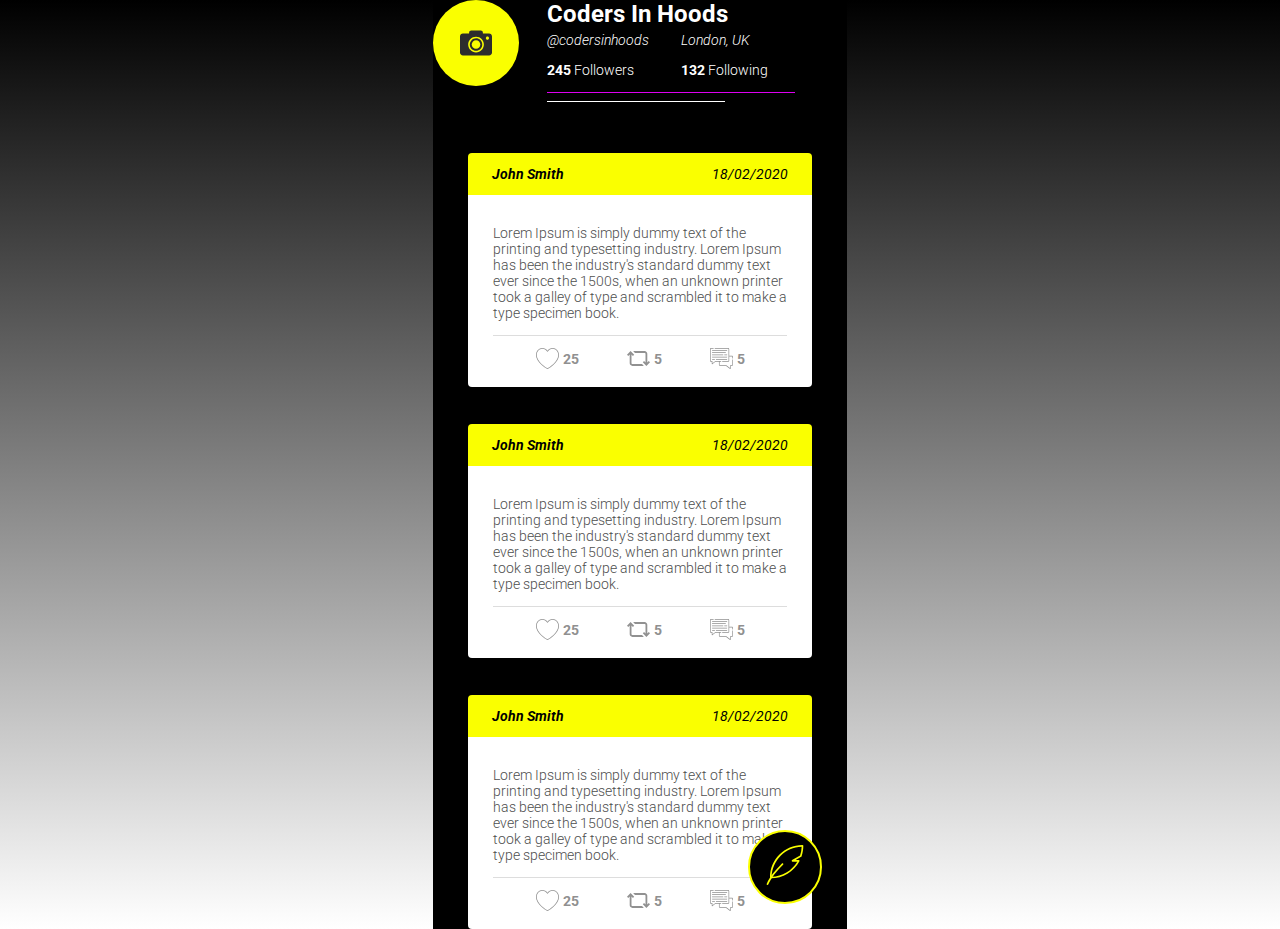
==== app/home.html @ d7774bae "project requirements met" ====
<!DOCTYPE html>
<html lang="en">
  <head>
    <meta charset="UTF-8" />
    <meta name="viewport" content="width=device-width, initial-scale=1.0" />
    <link rel="stylesheet" href="./css/styles.css" />
    <link
      href="https://fonts.googleapis.com/css2?family=Roboto:ital,wght@0,300;0,400;0,700;1,400&display=swap"
      rel="stylesheet"
    />
    <title>Twitter</title>
  </head>
  <body class="page--default">
    <div class="o-wrapper">
      <header class="twitter-header">
        <form class="twitter-header__form" action="">
          <label for="file">
            <img
              class="twitter-header__user-avatar"
              src="./images/camera.svg"
              width="32"
              height="32"
              alt="camera icon"
            />
          </label>
          <input type="file" name="file" id="file" class="input-file" />
        </form>
        <div class="twitter-header__text">
          <h1>Coders In Hoods</h1>
          <div class="twitter-header__text-left">
            <em class="username">@codersinhoods</em>
            <p><strong>245</strong> Followers</p>
          </div>
          <div class="twitter-header__text-right">
            <em class="location">London, UK</em>
            <p><strong>132</strong> Following</p>
          </div>
        </div>
      </header>
      <main>
        <div class="tweet-container">
          <div class="tweet">
            <header class="tweet__header">
              <strong class="name">John Smith</strong>
              <p class="date">18/02/2020</p>
            </header>
            <div class="tweet__body">
              <p>
                Lorem Ipsum is simply dummy text of the printing and typesetting
                industry. Lorem Ipsum has been the industry's standard dummy
                text ever since the 1500s, when an unknown printer took a galley
                of type and scrambled it to make a type specimen book.
              </p>
              <footer class="tweet__actions">
                <button class="like">
                  <svg
                    width="23"
                    height="23"
                    viewBox="0 0 23 23"
                    fill="none"
                    xmlns="http://www.w3.org/2000/svg"
                  >
                    <g clip-path="url(#clip0)">
                      <path
                        d="M16.675 0.958374C14.6146 0.961556 12.6844 1.9665 11.5 3.65238C10.3156 1.9665 8.38542 0.961556 6.325 0.958374C2.95548 0.958374 0 4.09336 0 7.66671C0 11.1493 1.96645 14.7361 5.68711 18.0397C7.41099 19.5674 9.30201 20.8955 11.3241 21.9988C11.4345 22.0557 11.5655 22.0557 11.6759 21.9988C13.6972 20.8955 15.5877 19.5673 17.311 18.0397C21.0335 14.7361 23 11.1493 23 7.66671C23 4.09336 20.0445 0.958374 16.675 0.958374V0.958374ZM11.5 21.2224C10.0921 20.4455 0.766667 15.0174 0.766667 7.66671C0.766667 4.50159 3.36371 1.72504 6.325 1.72504C8.33114 1.7286 10.1804 2.81084 11.1661 4.5583C11.2398 4.67098 11.3654 4.73874 11.5 4.73874C11.6346 4.73874 11.7602 4.67098 11.8339 4.5583C12.8196 2.81084 14.6689 1.7286 16.675 1.72504C19.6363 1.72504 22.2333 4.50159 22.2333 7.66671C22.2333 15.0174 12.9079 20.4455 11.5 21.2224Z"
                        fill="#909090"
                      />
                    </g>
                    <defs>
                      <clipPath id="clip0">
                        <rect width="23" height="23" fill="white" />
                      </clipPath>
                    </defs>
                  </svg>

                  <span class="count">25</span>
                </button>
                <button class="retweet">
                  <svg
                    width="23"
                    height="15"
                    viewBox="0 0 23 15"
                    fill="none"
                    xmlns="http://www.w3.org/2000/svg"
                  >
                    <path
                      d="M23 11.3473L19.4154 14.9263L15.8053 11.3312L17.0726 10.0586L18.5043 11.4844V2.78689C18.5059 2.54982 18.4146 2.32661 18.2474 2.15833C18.0786 1.9883 17.8531 1.89477 17.6127 1.89477H7.94415L6.14079 0.0987702H17.6127C18.3351 0.0987702 19.013 0.38076 19.5215 0.892449C20.0276 1.40203 20.304 2.07761 20.3001 2.79549V11.5051L21.731 10.0763L23 11.3473ZM14.7326 13.1194H5.38729C5.14671 13.1194 4.9214 13.0259 4.75259 12.8561C4.58537 12.6878 4.49412 12.4644 4.4957 12.2273V3.52985L5.92741 4.9556L7.19469 3.68305L3.58463 0.0878906L0 3.66708L1.26904 4.93787L2.69987 3.50932V12.2187C2.69601 12.9366 2.97239 13.6124 3.47846 14.1218C3.98699 14.6335 4.66486 14.9154 5.38729 14.9154H16.8592L15.0558 13.1194H14.7326Z"
                      fill="#919191"
                    />
                  </svg>

                  <span class="count">5</span>
                </button>
                <button class="comment">
                  <svg
                    width="23"
                    height="25"
                    viewBox="0 0 23 25"
                    fill="none"
                    xmlns="http://www.w3.org/2000/svg"
                  >
                    <g clip-path="url(#clip0)">
                      <path
                        d="M22.6631 13.4731C22.477 13.4731 22.3262 13.6371 22.3262 13.8393V18.7825C22.3262 19.0292 22.1416 19.2299 21.9147 19.2299H20.4164C20.1971 19.2299 20.0188 19.4237 20.0188 19.662V22.0134L16.4024 19.3057C16.3358 19.2561 16.258 19.2299 16.1773 19.2299H10.0236C9.79665 19.2299 9.61207 19.0292 9.61207 18.7825V15.8229H10.8992C11.0853 15.8229 11.2361 15.659 11.2361 15.4567C11.2361 15.2545 11.0853 15.0905 10.8992 15.0905H5.28447C5.21619 15.0905 5.14957 15.113 5.09338 15.1551L2.43912 17.1424V15.4567C2.43912 15.2545 2.28828 15.0905 2.10221 15.0905H1.08217C0.85702 15.0905 0.673828 14.8914 0.673828 14.6467V3.15906C0.673828 2.91433 0.85702 2.71521 1.08217 2.71521H3.38693C3.573 2.71521 3.72384 2.55125 3.72384 2.349C3.72384 2.14675 3.573 1.98279 3.38693 1.98279H1.08217C0.485471 1.98274 0 2.51042 0 3.15906V14.6467C0 15.2952 0.485471 15.8229 1.08217 15.8229H1.76525V17.8393C1.76525 17.9754 1.83465 18.1002 1.94543 18.1635C1.99467 18.1916 2.04848 18.2055 2.10212 18.2055C2.16919 18.2055 2.23599 18.1838 2.29326 18.1409L5.38923 15.8229H8.9382V18.7825C8.9382 19.433 9.42506 19.9623 10.0235 19.9623H16.0915L20.0697 22.9408C20.1374 22.9915 20.2161 23.0172 20.295 23.0172C20.3583 23.0172 20.4218 23.0007 20.4801 22.9674C20.6112 22.8925 20.6927 22.7459 20.6927 22.5849V19.9623H21.9147C22.5131 19.9623 23 19.4331 23 18.7825V13.8393C23 13.6371 22.8492 13.4731 22.6631 13.4731Z"
                        fill="#909090"
                      />
                      <path
                        d="M21.9146 9.86482H19.1962V3.15906C19.1962 2.51042 18.7107 1.98279 18.114 1.98279H4.96509C4.77902 1.98279 4.62817 2.14675 4.62817 2.349C4.62817 2.55125 4.77902 2.71521 4.96509 2.71521H18.114C18.3392 2.71521 18.5224 2.91433 18.5224 3.15906V14.6467C18.5224 14.8914 18.3392 15.0905 18.114 15.0905H12.4572C12.2711 15.0905 12.1203 15.2545 12.1203 15.4567C12.1203 15.659 12.2711 15.8229 12.4572 15.8229H18.114C18.7107 15.8229 19.1962 15.2952 19.1962 14.6467V10.5972H21.9147C22.1416 10.5972 22.3262 10.7979 22.3262 11.0446V12.1378C22.3262 12.3401 22.477 12.504 22.6631 12.504C22.8492 12.504 23 12.3401 23 12.1378V11.0446C23 10.394 22.5131 9.86482 21.9146 9.86482Z"
                        fill="#909090"
                      />
                      <path
                        d="M16.8623 4.16699H2.34021C2.15414 4.16699 2.0033 4.33096 2.0033 4.5332C2.0033 4.73545 2.15414 4.89941 2.34021 4.89941H16.8623C17.0484 4.89941 17.1992 4.73545 17.1992 4.5332C17.1992 4.33096 17.0484 4.16699 16.8623 4.16699Z"
                        fill="#909090"
                      />
                      <path
                        d="M16.8622 8.54968H14.5615C14.3754 8.54968 14.2245 8.71365 14.2245 8.91589C14.2245 9.11814 14.3754 9.2821 14.5615 9.2821H16.8622C17.0483 9.2821 17.1991 9.11814 17.1991 8.91589C17.1991 8.71365 17.0483 8.54968 16.8622 8.54968Z"
                        fill="#909090"
                      />
                      <path
                        d="M2.34021 8.54968C2.15414 8.54968 2.0033 8.71365 2.0033 8.91589C2.0033 9.11814 2.15414 9.2821 2.34021 9.2821H13.0019C13.188 9.2821 13.3388 9.11814 13.3388 8.91589C13.3388 8.71365 13.188 8.54968 13.0019 8.54968H2.34021Z"
                        fill="#909090"
                      />
                      <path
                        d="M2.34021 12.9116C2.15414 12.9116 2.0033 13.0756 2.0033 13.2778C2.0033 13.4801 2.15414 13.644 2.34021 13.644H4.64093C4.82699 13.644 4.97784 13.4801 4.97784 13.2778C4.97784 13.0756 4.82699 12.9116 4.64093 12.9116H2.34021Z"
                        fill="#909090"
                      />
                      <path
                        d="M16.8623 12.9116H6.20056C6.0145 12.9116 5.86365 13.0756 5.86365 13.2778C5.86365 13.4801 6.0145 13.644 6.20056 13.644H16.8623C17.0484 13.644 17.1992 13.4801 17.1992 13.2778C17.1992 13.0756 17.0484 12.9116 16.8623 12.9116Z"
                        fill="#909090"
                      />
                      <path
                        d="M16.8623 10.7144H2.34021C2.15414 10.7144 2.0033 10.8783 2.0033 11.0806C2.0033 11.2828 2.15414 11.4468 2.34021 11.4468H16.8623C17.0484 11.4468 17.1992 11.2828 17.1992 11.0806C17.1992 10.8783 17.0484 10.7144 16.8623 10.7144Z"
                        fill="#909090"
                      />
                      <path
                        d="M15.8499 6.74011C15.8499 6.53787 15.6991 6.3739 15.513 6.3739H2.33856C2.1525 6.3739 2.00165 6.53787 2.00165 6.74011C2.00165 6.94236 2.1525 7.10632 2.33856 7.10632H15.513C15.6991 7.10632 15.8499 6.94236 15.8499 6.74011Z"
                        fill="#909090"
                      />
                    </g>
                    <defs>
                      <clipPath id="clip0">
                        <rect width="23" height="25" fill="white" />
                      </clipPath>
                    </defs>
                  </svg>

                  <span class="count">5</span>
                </button>
              </footer>
            </div>
          </div>
          <div class="tweet">
            <header class="tweet__header">
              <strong class="name">John Smith</strong>
              <p class="date">18/02/2020</p>
            </header>
            <div class="tweet__body">
              <p>
                Lorem Ipsum is simply dummy text of the printing and typesetting
                industry. Lorem Ipsum has been the industry's standard dummy
                text ever since the 1500s, when an unknown printer took a galley
                of type and scrambled it to make a type specimen book.
              </p>
              <footer class="tweet__actions">
                <button class="like">
                  <svg
                    width="23"
                    height="23"
                    viewBox="0 0 23 23"
                    fill="none"
                    xmlns="http://www.w3.org/2000/svg"
                  >
                    <g clip-path="url(#clip0)">
                      <path
                        d="M16.675 0.958374C14.6146 0.961556 12.6844 1.9665 11.5 3.65238C10.3156 1.9665 8.38542 0.961556 6.325 0.958374C2.95548 0.958374 0 4.09336 0 7.66671C0 11.1493 1.96645 14.7361 5.68711 18.0397C7.41099 19.5674 9.30201 20.8955 11.3241 21.9988C11.4345 22.0557 11.5655 22.0557 11.6759 21.9988C13.6972 20.8955 15.5877 19.5673 17.311 18.0397C21.0335 14.7361 23 11.1493 23 7.66671C23 4.09336 20.0445 0.958374 16.675 0.958374V0.958374ZM11.5 21.2224C10.0921 20.4455 0.766667 15.0174 0.766667 7.66671C0.766667 4.50159 3.36371 1.72504 6.325 1.72504C8.33114 1.7286 10.1804 2.81084 11.1661 4.5583C11.2398 4.67098 11.3654 4.73874 11.5 4.73874C11.6346 4.73874 11.7602 4.67098 11.8339 4.5583C12.8196 2.81084 14.6689 1.7286 16.675 1.72504C19.6363 1.72504 22.2333 4.50159 22.2333 7.66671C22.2333 15.0174 12.9079 20.4455 11.5 21.2224Z"
                        fill="#909090"
                      />
                    </g>
                    <defs>
                      <clipPath id="clip0">
                        <rect width="23" height="23" fill="white" />
                      </clipPath>
                    </defs>
                  </svg>

                  <span class="count">25</span>
                </button>
                <button class="retweet">
                  <svg
                    width="23"
                    height="15"
                    viewBox="0 0 23 15"
                    fill="none"
                    xmlns="http://www.w3.org/2000/svg"
                  >
                    <path
                      d="M23 11.3473L19.4154 14.9263L15.8053 11.3312L17.0726 10.0586L18.5043 11.4844V2.78689C18.5059 2.54982 18.4146 2.32661 18.2474 2.15833C18.0786 1.9883 17.8531 1.89477 17.6127 1.89477H7.94415L6.14079 0.0987702H17.6127C18.3351 0.0987702 19.013 0.38076 19.5215 0.892449C20.0276 1.40203 20.304 2.07761 20.3001 2.79549V11.5051L21.731 10.0763L23 11.3473ZM14.7326 13.1194H5.38729C5.14671 13.1194 4.9214 13.0259 4.75259 12.8561C4.58537 12.6878 4.49412 12.4644 4.4957 12.2273V3.52985L5.92741 4.9556L7.19469 3.68305L3.58463 0.0878906L0 3.66708L1.26904 4.93787L2.69987 3.50932V12.2187C2.69601 12.9366 2.97239 13.6124 3.47846 14.1218C3.98699 14.6335 4.66486 14.9154 5.38729 14.9154H16.8592L15.0558 13.1194H14.7326Z"
                      fill="#919191"
                    />
                  </svg>

                  <span class="count">5</span>
                </button>
                <button class="comment">
                  <svg
                    width="23"
                    height="25"
                    viewBox="0 0 23 25"
                    fill="none"
                    xmlns="http://www.w3.org/2000/svg"
                  >
                    <g clip-path="url(#clip0)">
                      <path
                        d="M22.6631 13.4731C22.477 13.4731 22.3262 13.6371 22.3262 13.8393V18.7825C22.3262 19.0292 22.1416 19.2299 21.9147 19.2299H20.4164C20.1971 19.2299 20.0188 19.4237 20.0188 19.662V22.0134L16.4024 19.3057C16.3358 19.2561 16.258 19.2299 16.1773 19.2299H10.0236C9.79665 19.2299 9.61207 19.0292 9.61207 18.7825V15.8229H10.8992C11.0853 15.8229 11.2361 15.659 11.2361 15.4567C11.2361 15.2545 11.0853 15.0905 10.8992 15.0905H5.28447C5.21619 15.0905 5.14957 15.113 5.09338 15.1551L2.43912 17.1424V15.4567C2.43912 15.2545 2.28828 15.0905 2.10221 15.0905H1.08217C0.85702 15.0905 0.673828 14.8914 0.673828 14.6467V3.15906C0.673828 2.91433 0.85702 2.71521 1.08217 2.71521H3.38693C3.573 2.71521 3.72384 2.55125 3.72384 2.349C3.72384 2.14675 3.573 1.98279 3.38693 1.98279H1.08217C0.485471 1.98274 0 2.51042 0 3.15906V14.6467C0 15.2952 0.485471 15.8229 1.08217 15.8229H1.76525V17.8393C1.76525 17.9754 1.83465 18.1002 1.94543 18.1635C1.99467 18.1916 2.04848 18.2055 2.10212 18.2055C2.16919 18.2055 2.23599 18.1838 2.29326 18.1409L5.38923 15.8229H8.9382V18.7825C8.9382 19.433 9.42506 19.9623 10.0235 19.9623H16.0915L20.0697 22.9408C20.1374 22.9915 20.2161 23.0172 20.295 23.0172C20.3583 23.0172 20.4218 23.0007 20.4801 22.9674C20.6112 22.8925 20.6927 22.7459 20.6927 22.5849V19.9623H21.9147C22.5131 19.9623 23 19.4331 23 18.7825V13.8393C23 13.6371 22.8492 13.4731 22.6631 13.4731Z"
                        fill="#909090"
                      />
                      <path
                        d="M21.9146 9.86482H19.1962V3.15906C19.1962 2.51042 18.7107 1.98279 18.114 1.98279H4.96509C4.77902 1.98279 4.62817 2.14675 4.62817 2.349C4.62817 2.55125 4.77902 2.71521 4.96509 2.71521H18.114C18.3392 2.71521 18.5224 2.91433 18.5224 3.15906V14.6467C18.5224 14.8914 18.3392 15.0905 18.114 15.0905H12.4572C12.2711 15.0905 12.1203 15.2545 12.1203 15.4567C12.1203 15.659 12.2711 15.8229 12.4572 15.8229H18.114C18.7107 15.8229 19.1962 15.2952 19.1962 14.6467V10.5972H21.9147C22.1416 10.5972 22.3262 10.7979 22.3262 11.0446V12.1378C22.3262 12.3401 22.477 12.504 22.6631 12.504C22.8492 12.504 23 12.3401 23 12.1378V11.0446C23 10.394 22.5131 9.86482 21.9146 9.86482Z"
                        fill="#909090"
                      />
                      <path
                        d="M16.8623 4.16699H2.34021C2.15414 4.16699 2.0033 4.33096 2.0033 4.5332C2.0033 4.73545 2.15414 4.89941 2.34021 4.89941H16.8623C17.0484 4.89941 17.1992 4.73545 17.1992 4.5332C17.1992 4.33096 17.0484 4.16699 16.8623 4.16699Z"
                        fill="#909090"
                      />
                      <path
                        d="M16.8622 8.54968H14.5615C14.3754 8.54968 14.2245 8.71365 14.2245 8.91589C14.2245 9.11814 14.3754 9.2821 14.5615 9.2821H16.8622C17.0483 9.2821 17.1991 9.11814 17.1991 8.91589C17.1991 8.71365 17.0483 8.54968 16.8622 8.54968Z"
                        fill="#909090"
                      />
                      <path
                        d="M2.34021 8.54968C2.15414 8.54968 2.0033 8.71365 2.0033 8.91589C2.0033 9.11814 2.15414 9.2821 2.34021 9.2821H13.0019C13.188 9.2821 13.3388 9.11814 13.3388 8.91589C13.3388 8.71365 13.188 8.54968 13.0019 8.54968H2.34021Z"
                        fill="#909090"
                      />
                      <path
                        d="M2.34021 12.9116C2.15414 12.9116 2.0033 13.0756 2.0033 13.2778C2.0033 13.4801 2.15414 13.644 2.34021 13.644H4.64093C4.82699 13.644 4.97784 13.4801 4.97784 13.2778C4.97784 13.0756 4.82699 12.9116 4.64093 12.9116H2.34021Z"
                        fill="#909090"
                      />
                      <path
                        d="M16.8623 12.9116H6.20056C6.0145 12.9116 5.86365 13.0756 5.86365 13.2778C5.86365 13.4801 6.0145 13.644 6.20056 13.644H16.8623C17.0484 13.644 17.1992 13.4801 17.1992 13.2778C17.1992 13.0756 17.0484 12.9116 16.8623 12.9116Z"
                        fill="#909090"
                      />
                      <path
                        d="M16.8623 10.7144H2.34021C2.15414 10.7144 2.0033 10.8783 2.0033 11.0806C2.0033 11.2828 2.15414 11.4468 2.34021 11.4468H16.8623C17.0484 11.4468 17.1992 11.2828 17.1992 11.0806C17.1992 10.8783 17.0484 10.7144 16.8623 10.7144Z"
                        fill="#909090"
                      />
                      <path
                        d="M15.8499 6.74011C15.8499 6.53787 15.6991 6.3739 15.513 6.3739H2.33856C2.1525 6.3739 2.00165 6.53787 2.00165 6.74011C2.00165 6.94236 2.1525 7.10632 2.33856 7.10632H15.513C15.6991 7.10632 15.8499 6.94236 15.8499 6.74011Z"
                        fill="#909090"
                      />
                    </g>
                    <defs>
                      <clipPath id="clip0">
                        <rect width="23" height="25" fill="white" />
                      </clipPath>
                    </defs>
                  </svg>

                  <span class="count">5</span>
                </button>
              </footer>
            </div>
          </div>
          <div class="tweet">
            <header class="tweet__header">
              <strong class="name">John Smith</strong>
              <p class="date">18/02/2020</p>
            </header>
            <div class="tweet__body">
              <p>
                Lorem Ipsum is simply dummy text of the printing and typesetting
                industry. Lorem Ipsum has been the industry's standard dummy
                text ever since the 1500s, when an unknown printer took a galley
                of type and scrambled it to make a type specimen book.
              </p>
              <footer class="tweet__actions">
                <button class="like">
                  <svg
                    width="23"
                    height="23"
                    viewBox="0 0 23 23"
                    fill="none"
                    xmlns="http://www.w3.org/2000/svg"
                  >
                    <g clip-path="url(#clip0)">
                      <path
                        d="M16.675 0.958374C14.6146 0.961556 12.6844 1.9665 11.5 3.65238C10.3156 1.9665 8.38542 0.961556 6.325 0.958374C2.95548 0.958374 0 4.09336 0 7.66671C0 11.1493 1.96645 14.7361 5.68711 18.0397C7.41099 19.5674 9.30201 20.8955 11.3241 21.9988C11.4345 22.0557 11.5655 22.0557 11.6759 21.9988C13.6972 20.8955 15.5877 19.5673 17.311 18.0397C21.0335 14.7361 23 11.1493 23 7.66671C23 4.09336 20.0445 0.958374 16.675 0.958374V0.958374ZM11.5 21.2224C10.0921 20.4455 0.766667 15.0174 0.766667 7.66671C0.766667 4.50159 3.36371 1.72504 6.325 1.72504C8.33114 1.7286 10.1804 2.81084 11.1661 4.5583C11.2398 4.67098 11.3654 4.73874 11.5 4.73874C11.6346 4.73874 11.7602 4.67098 11.8339 4.5583C12.8196 2.81084 14.6689 1.7286 16.675 1.72504C19.6363 1.72504 22.2333 4.50159 22.2333 7.66671C22.2333 15.0174 12.9079 20.4455 11.5 21.2224Z"
                        fill="#909090"
                      />
                    </g>
                    <defs>
                      <clipPath id="clip0">
                        <rect width="23" height="23" fill="white" />
                      </clipPath>
                    </defs>
                  </svg>

                  <span class="count">25</span>
                </button>
                <button class="retweet">
                  <svg
                    width="23"
                    height="15"
                    viewBox="0 0 23 15"
                    fill="none"
                    xmlns="http://www.w3.org/2000/svg"
                  >
                    <path
                      d="M23 11.3473L19.4154 14.9263L15.8053 11.3312L17.0726 10.0586L18.5043 11.4844V2.78689C18.5059 2.54982 18.4146 2.32661 18.2474 2.15833C18.0786 1.9883 17.8531 1.89477 17.6127 1.89477H7.94415L6.14079 0.0987702H17.6127C18.3351 0.0987702 19.013 0.38076 19.5215 0.892449C20.0276 1.40203 20.304 2.07761 20.3001 2.79549V11.5051L21.731 10.0763L23 11.3473ZM14.7326 13.1194H5.38729C5.14671 13.1194 4.9214 13.0259 4.75259 12.8561C4.58537 12.6878 4.49412 12.4644 4.4957 12.2273V3.52985L5.92741 4.9556L7.19469 3.68305L3.58463 0.0878906L0 3.66708L1.26904 4.93787L2.69987 3.50932V12.2187C2.69601 12.9366 2.97239 13.6124 3.47846 14.1218C3.98699 14.6335 4.66486 14.9154 5.38729 14.9154H16.8592L15.0558 13.1194H14.7326Z"
                      fill="#919191"
                    />
                  </svg>

                  <span class="count">5</span>
                </button>
                <button class="comment">
                  <svg
                    width="23"
                    height="25"
                    viewBox="0 0 23 25"
                    fill="none"
                    xmlns="http://www.w3.org/2000/svg"
                  >
                    <g clip-path="url(#clip0)">
                      <path
                        d="M22.6631 13.4731C22.477 13.4731 22.3262 13.6371 22.3262 13.8393V18.7825C22.3262 19.0292 22.1416 19.2299 21.9147 19.2299H20.4164C20.1971 19.2299 20.0188 19.4237 20.0188 19.662V22.0134L16.4024 19.3057C16.3358 19.2561 16.258 19.2299 16.1773 19.2299H10.0236C9.79665 19.2299 9.61207 19.0292 9.61207 18.7825V15.8229H10.8992C11.0853 15.8229 11.2361 15.659 11.2361 15.4567C11.2361 15.2545 11.0853 15.0905 10.8992 15.0905H5.28447C5.21619 15.0905 5.14957 15.113 5.09338 15.1551L2.43912 17.1424V15.4567C2.43912 15.2545 2.28828 15.0905 2.10221 15.0905H1.08217C0.85702 15.0905 0.673828 14.8914 0.673828 14.6467V3.15906C0.673828 2.91433 0.85702 2.71521 1.08217 2.71521H3.38693C3.573 2.71521 3.72384 2.55125 3.72384 2.349C3.72384 2.14675 3.573 1.98279 3.38693 1.98279H1.08217C0.485471 1.98274 0 2.51042 0 3.15906V14.6467C0 15.2952 0.485471 15.8229 1.08217 15.8229H1.76525V17.8393C1.76525 17.9754 1.83465 18.1002 1.94543 18.1635C1.99467 18.1916 2.04848 18.2055 2.10212 18.2055C2.16919 18.2055 2.23599 18.1838 2.29326 18.1409L5.38923 15.8229H8.9382V18.7825C8.9382 19.433 9.42506 19.9623 10.0235 19.9623H16.0915L20.0697 22.9408C20.1374 22.9915 20.2161 23.0172 20.295 23.0172C20.3583 23.0172 20.4218 23.0007 20.4801 22.9674C20.6112 22.8925 20.6927 22.7459 20.6927 22.5849V19.9623H21.9147C22.5131 19.9623 23 19.4331 23 18.7825V13.8393C23 13.6371 22.8492 13.4731 22.6631 13.4731Z"
                        fill="#909090"
                      />
                      <path
                        d="M21.9146 9.86482H19.1962V3.15906C19.1962 2.51042 18.7107 1.98279 18.114 1.98279H4.96509C4.77902 1.98279 4.62817 2.14675 4.62817 2.349C4.62817 2.55125 4.77902 2.71521 4.96509 2.71521H18.114C18.3392 2.71521 18.5224 2.91433 18.5224 3.15906V14.6467C18.5224 14.8914 18.3392 15.0905 18.114 15.0905H12.4572C12.2711 15.0905 12.1203 15.2545 12.1203 15.4567C12.1203 15.659 12.2711 15.8229 12.4572 15.8229H18.114C18.7107 15.8229 19.1962 15.2952 19.1962 14.6467V10.5972H21.9147C22.1416 10.5972 22.3262 10.7979 22.3262 11.0446V12.1378C22.3262 12.3401 22.477 12.504 22.6631 12.504C22.8492 12.504 23 12.3401 23 12.1378V11.0446C23 10.394 22.5131 9.86482 21.9146 9.86482Z"
                        fill="#909090"
                      />
                      <path
                        d="M16.8623 4.16699H2.34021C2.15414 4.16699 2.0033 4.33096 2.0033 4.5332C2.0033 4.73545 2.15414 4.89941 2.34021 4.89941H16.8623C17.0484 4.89941 17.1992 4.73545 17.1992 4.5332C17.1992 4.33096 17.0484 4.16699 16.8623 4.16699Z"
                        fill="#909090"
                      />
                      <path
                        d="M16.8622 8.54968H14.5615C14.3754 8.54968 14.2245 8.71365 14.2245 8.91589C14.2245 9.11814 14.3754 9.2821 14.5615 9.2821H16.8622C17.0483 9.2821 17.1991 9.11814 17.1991 8.91589C17.1991 8.71365 17.0483 8.54968 16.8622 8.54968Z"
                        fill="#909090"
                      />
                      <path
                        d="M2.34021 8.54968C2.15414 8.54968 2.0033 8.71365 2.0033 8.91589C2.0033 9.11814 2.15414 9.2821 2.34021 9.2821H13.0019C13.188 9.2821 13.3388 9.11814 13.3388 8.91589C13.3388 8.71365 13.188 8.54968 13.0019 8.54968H2.34021Z"
                        fill="#909090"
                      />
                      <path
                        d="M2.34021 12.9116C2.15414 12.9116 2.0033 13.0756 2.0033 13.2778C2.0033 13.4801 2.15414 13.644 2.34021 13.644H4.64093C4.82699 13.644 4.97784 13.4801 4.97784 13.2778C4.97784 13.0756 4.82699 12.9116 4.64093 12.9116H2.34021Z"
                        fill="#909090"
                      />
                      <path
                        d="M16.8623 12.9116H6.20056C6.0145 12.9116 5.86365 13.0756 5.86365 13.2778C5.86365 13.4801 6.0145 13.644 6.20056 13.644H16.8623C17.0484 13.644 17.1992 13.4801 17.1992 13.2778C17.1992 13.0756 17.0484 12.9116 16.8623 12.9116Z"
                        fill="#909090"
                      />
                      <path
                        d="M16.8623 10.7144H2.34021C2.15414 10.7144 2.0033 10.8783 2.0033 11.0806C2.0033 11.2828 2.15414 11.4468 2.34021 11.4468H16.8623C17.0484 11.4468 17.1992 11.2828 17.1992 11.0806C17.1992 10.8783 17.0484 10.7144 16.8623 10.7144Z"
                        fill="#909090"
                      />
                      <path
                        d="M15.8499 6.74011C15.8499 6.53787 15.6991 6.3739 15.513 6.3739H2.33856C2.1525 6.3739 2.00165 6.53787 2.00165 6.74011C2.00165 6.94236 2.1525 7.10632 2.33856 7.10632H15.513C15.6991 7.10632 15.8499 6.94236 15.8499 6.74011Z"
                        fill="#909090"
                      />
                    </g>
                    <defs>
                      <clipPath id="clip0">
                        <rect width="23" height="25" fill="white" />
                      </clipPath>
                    </defs>
                  </svg>

                  <span class="count">5</span>
                </button>
              </footer>
            </div>
          </div>
        </div>
        <button class="tweet-action">
          <svg
            width="40"
            height="40"
            viewBox="0 0 40 40"
            fill="none"
            xmlns="http://www.w3.org/2000/svg"
          >
            <path
              d="M18.0834 18.5701C17.7568 18.2517 17.2301 18.2551 16.9051 18.5835C9.80169 25.8285 5.04169 31.4635 1.74005 38.8251C1.55169 39.2451 1.73841 39.7385 2.15841 39.9268C2.27005 39.9768 2.38669 40.0001 2.50005 40.0001C2.81669 40.0001 3.12169 39.8168 3.26169 39.5068C6.46169 32.3718 11.1233 26.8601 18.0967 19.7484C18.4184 19.4218 18.4117 18.8918 18.0834 18.5701Z"
              fill="#FAFF00"
            />
            <path
              d="M37.5 0C19.58 0 5 14.58 5 32.5C5 32.96 5.37336 33.3334 5.83336 33.3334C17.8034 33.3334 28.7717 26.7784 34.46 16.2284C34.5984 15.97 34.5916 15.6567 34.4416 15.4067C34.29 15.1551 34.0183 15.0001 33.725 15.0001H30.6384L36.1734 11.8367C36.35 11.7367 36.4834 11.5751 36.5484 11.3834C37.7334 7.935 38.3334 4.385 38.3334 0.833359C38.3334 0.373359 37.96 0 37.5 0ZM35.0717 10.5466L27.0867 15.1084C26.7584 15.2984 26.5984 15.6817 26.6951 16.0467C26.7917 16.4134 27.1217 16.6667 27.5001 16.6667H32.2917C26.8716 25.715 17.2334 31.3684 6.67836 31.655C7.11836 15.3234 20.3216 2.12 36.655 1.67836C36.57 4.66164 36.0384 7.64 35.0717 10.5466Z"
              fill="#FAFF00"
            />
          </svg>
        </button>
      </main>
    </div>
  </body>
  <script type="module" src="./js/index.js"></script>
  <script type="module" src="./js/home.js"></script>
</html>
---- app/css/styles.css ----
/*! normalize.css v8.0.1 | MIT License | github.com/necolas/normalize.css */
/* Document
   ========================================================================== */
/**
 * 1. Correct the line height in all browsers.
 * 2. Prevent adjustments of font size after orientation changes in iOS.
 */
html {
  line-height: 1.15;
  /* 1 */
  -webkit-text-size-adjust: 100%;
  /* 2 */ }

/* Sections
     ========================================================================== */
/**
   * Remove the margin in all browsers.
   */
body {
  margin: 0; }

/**
   * Render the `main` element consistently in IE.
   */
main {
  display: block; }

/**
   * Correct the font size and margin on `h1` elements within `section` and
   * `article` contexts in Chrome, Firefox, and Safari.
   */
h1 {
  font-size: 2em;
  margin: 0.67em 0; }

/* Grouping content
     ========================================================================== */
/**
   * 1. Add the correct box sizing in Firefox.
   * 2. Show the overflow in Edge and IE.
   */
hr {
  box-sizing: content-box;
  /* 1 */
  height: 0;
  /* 1 */
  overflow: visible;
  /* 2 */ }

/**
   * 1. Correct the inheritance and scaling of font size in all browsers.
   * 2. Correct the odd `em` font sizing in all browsers.
   */
pre {
  font-family: monospace, monospace;
  /* 1 */
  font-size: 1em;
  /* 2 */ }

/* Text-level semantics
     ========================================================================== */
/**
   * Remove the gray background on active links in IE 10.
   */
a {
  background-color: transparent; }

/**
   * 1. Remove the bottom border in Chrome 57-
   * 2. Add the correct text decoration in Chrome, Edge, IE, Opera, and Safari.
   */
abbr[title] {
  border-bottom: none;
  /* 1 */
  text-decoration: underline;
  /* 2 */
  text-decoration: underline dotted;
  /* 2 */ }

/**
   * Add the correct font weight in Chrome, Edge, and Safari.
   */
b,
strong {
  font-weight: bolder; }

/**
   * 1. Correct the inheritance and scaling of font size in all browsers.
   * 2. Correct the odd `em` font sizing in all browsers.
   */
code,
kbd,
samp {
  font-family: monospace, monospace;
  /* 1 */
  font-size: 1em;
  /* 2 */ }

/**
   * Add the correct font size in all browsers.
   */
small {
  font-size: 80%; }

/**
   * Prevent `sub` and `sup` elements from affecting the line height in
   * all browsers.
   */
sub,
sup {
  font-size: 75%;
  line-height: 0;
  position: relative;
  vertical-align: baseline; }

sub {
  bottom: -0.25em; }

sup {
  top: -0.5em; }

/* Embedded content
     ========================================================================== */
/**
   * Remove the border on images inside links in IE 10.
   */
img {
  border-style: none; }

/* Forms
     ========================================================================== */
/**
   * 1. Change the font styles in all browsers.
   * 2. Remove the margin in Firefox and Safari.
   */
button,
input,
optgroup,
select,
textarea {
  font-family: inherit;
  /* 1 */
  font-size: 100%;
  /* 1 */
  line-height: 1.15;
  /* 1 */
  margin: 0;
  /* 2 */ }

/**
   * Show the overflow in IE.
   * 1. Show the overflow in Edge.
   */
button,
input {
  /* 1 */
  overflow: visible; }

/**
   * Remove the inheritance of text transform in Edge, Firefox, and IE.
   * 1. Remove the inheritance of text transform in Firefox.
   */
button,
select {
  /* 1 */
  text-transform: none; }

/**
   * Correct the inability to style clickable types in iOS and Safari.
   */
button,
[type="button"],
[type="reset"],
[type="submit"] {
  -webkit-appearance: button; }

/**
   * Remove the inner border and padding in Firefox.
   */
button::-moz-focus-inner,
[type="button"]::-moz-focus-inner,
[type="reset"]::-moz-focus-inner,
[type="submit"]::-moz-focus-inner {
  border-style: none;
  padding: 0; }

/**
   * Restore the focus styles unset by the previous rule.
   */
button:-moz-focusring,
[type="button"]:-moz-focusring,
[type="reset"]:-moz-focusring,
[type="submit"]:-moz-focusring {
  outline: 1px dotted ButtonText; }

/**
   * Correct the padding in Firefox.
   */
fieldset {
  padding: 0.35em 0.75em 0.625em; }

/**
   * 1. Correct the text wrapping in Edge and IE.
   * 2. Correct the color inheritance from `fieldset` elements in IE.
   * 3. Remove the padding so developers are not caught out when they zero out
   *    `fieldset` elements in all browsers.
   */
legend {
  box-sizing: border-box;
  /* 1 */
  color: inherit;
  /* 2 */
  display: table;
  /* 1 */
  max-width: 100%;
  /* 1 */
  padding: 0;
  /* 3 */
  white-space: normal;
  /* 1 */ }

/**
   * Add the correct vertical alignment in Chrome, Firefox, and Opera.
   */
progress {
  vertical-align: baseline; }

/**
   * Remove the default vertical scrollbar in IE 10+.
   */
textarea {
  overflow: auto; }

/**
   * 1. Add the correct box sizing in IE 10.
   * 2. Remove the padding in IE 10.
   */
[type="checkbox"],
[type="radio"] {
  box-sizing: border-box;
  /* 1 */
  padding: 0;
  /* 2 */ }

/**
   * Correct the cursor style of increment and decrement buttons in Chrome.
   */
[type="number"]::-webkit-inner-spin-button,
[type="number"]::-webkit-outer-spin-button {
  height: auto; }

/**
   * 1. Correct the odd appearance in Chrome and Safari.
   * 2. Correct the outline style in Safari.
   */
[type="search"] {
  -webkit-appearance: textfield;
  /* 1 */
  outline-offset: -2px;
  /* 2 */ }

/**
   * Remove the inner padding in Chrome and Safari on macOS.
   */
[type="search"]::-webkit-search-decoration {
  -webkit-appearance: none; }

/**
   * 1. Correct the inability to style clickable types in iOS and Safari.
   * 2. Change font properties to `inherit` in Safari.
   */
::-webkit-file-upload-button {
  -webkit-appearance: button;
  /* 1 */
  font: inherit;
  /* 2 */ }

/* Interactive
     ========================================================================== */
/*
   * Add the correct display in Edge, IE 10+, and Firefox.
   */
details {
  display: block; }

/*
   * Add the correct display in all browsers.
   */
summary {
  display: list-item; }

/* Misc
     ========================================================================== */
/**
   * Add the correct display in IE 10+.
   */
template {
  display: none; }

/**
   * Add the correct display in IE 10.
   */
[hidden] {
  display: none; }

* {
  box-sizing: border-box; }

body {
  background-color: #000000;
  color: #ffffff;
  font-family: "Roboto", -apple-system, BlinkMacSystemFont, "Segoe UI", Roboto, Oxygen-Sans, Ubuntu, Cantarell, "Helvetica Neue", Geneva, sans-serif;
  display: flex;
  flex-direction: column;
  align-items: center;
  min-height: 100vh; }

.o-wrapper {
  width: 100%;
  margin-left: auto;
  margin-right: auto;
  max-width: 414px;
  position: relative; }

.page--login {
  justify-content: center; }

#login {
  margin-top: 40px;
  display: flex;
  flex-direction: column;
  align-items: center;
  min-width: 291px; }
  #login label {
    width: 100%; }
  #login input {
    width: 100%;
    display: block;
    background-color: #000000;
    color: #dddddd;
    border: 0;
    border-bottom: 1px solid #faff00;
    margin-bottom: 20px;
    font-style: italic;
    font-weight: bold;
    font-size: 14px;
    line-height: 16px;
    padding: 5px 10px; }
    #login input::placeholder {
      color: rgba(221, 221, 221, 0.5); }
  #login #submit {
    align-self: flex-start;
    margin-left: auto;
    margin-right: auto;
    width: auto;
    margin-top: 20px;
    background-color: #faff00;
    color: #000000;
    padding: 8px 35px;
    font-weight: bold;
    font-size: 18px;
    line-height: 21px;
    border: 0;
    border-radius: 4px;
    display: block; }

.alert {
  display: flex;
  align-items: center;
  border: 1px solid;
  padding: 1em;
  margin-top: 1rem;
  margin-bottom: 0;
  animation: slide-up 250ms ease; }
  .alert p {
    margin: 0; }

.alert[data-state="error"] {
  border-color: red; }

.alert[data-state="success"] {
  border-color: green; }

.alert__icon {
  font-size: 1.6em;
  flex-shrink: 0; }

.alert__content {
  padding-left: 0.8rem; }

.alert__content b {
  display: block; }

/**
 * ANIMATIONS
 */
@keyframes slide-up {
  0% {
    opacity: 0;
    transform: translateY(1rem); }
  100% {
    opacity: 1;
    transform: translateY(0); } }

@keyframes slide-down {
  0% {
    opacity: 1;
    transform: translateY(0); }
  100% {
    opacity: 0;
    transform: translateY(-1rem); } }

.page--default {
  background: linear-gradient(0deg, #ffffff, #000000), #000000; }
  .page--default .o-wrapper {
    background-color: #000000; }

.twitter-header {
  display: flex;
  font-size: 14px;
  line-height: 16px;
  width: 362px;
  margin-bottom: 60px; }

.twitter-header__form label {
  width: 86px;
  height: 86px;
  border-radius: 100%;
  display: flex;
  align-items: center;
  justify-content: center;
  background-color: #faff00;
  margin-right: 28px;
  cursor: pointer; }
  .twitter-header__form label img {
    transition: transform 0.3s; }
  .twitter-header__form label:hover img, .twitter-header__form label:focus img {
    transform: translateY(-0.2em); }

.twitter-header__text {
  display: grid;
  grid-template-columns: 1fr 1fr;
  grid-column-gap: 20px;
  font-weight: 300;
  position: relative;
  border-bottom: 1px solid #dd00f0;
  width: 100%; }
  .twitter-header__text:after {
    position: absolute;
    content: "";
    width: 178px;
    border-bottom: 1px solid #ffffff;
    bottom: -10px; }
  .twitter-header__text h1 {
    font-size: 24px;
    line-height: 28px;
    grid-column: 1 / 3;
    margin-top: 0;
    margin-bottom: 4px; }
  .twitter-header__text strong {
    font-weight: bold; }

.twitter-header .input-file {
  width: 0.1px;
  height: 0.1px;
  opacity: 0;
  overflow: hidden;
  position: absolute;
  z-index: -1; }

.tweet {
  width: 100%;
  max-width: 344px;
  margin-left: auto;
  margin-right: auto;
  margin-bottom: 37px; }
  .tweet:last-of-type {
    margin-bottom: 0; }

.tweet__header {
  width: 100%;
  background-color: #faff00;
  color: #000000;
  padding: 13px 24px;
  font-style: italic;
  font-size: 14px;
  line-height: 16px;
  display: grid;
  grid-template-columns: 1fr 1fr;
  grid-column-gap: 20px;
  border-radius: 4px 4px 0 0; }
  .tweet__header .date {
    text-align: right;
    margin: 0; }

.tweet__body {
  width: 100%;
  background-color: #ffffff;
  color: #4e4e4e;
  font-weight: 300;
  font-size: 14px;
  line-height: 16px;
  padding: 16px 25px 6px 25px;
  box-shadow: 0px 4px 4px rgba(0, 0, 0, 0.25);
  border-radius: 0 0 4px 4px; }

.tweet__actions {
  display: flex;
  align-items: center;
  justify-content: center;
  width: 100%;
  border-top: 1px solid #dddddd; }
  .tweet__actions button {
    border: 0;
    background-color: #ffffff;
    display: flex;
    align-items: center;
    font-weight: bold;
    font-size: 14px;
    line-height: 16px;
    color: #909090;
    transition: color 0.3s;
    cursor: pointer;
    padding: 10px 24px; }
    .tweet__actions button svg {
      margin-right: 4px; }
    .tweet__actions button path {
      transition: fill 0.3s; }
    .tweet__actions button:hover, .tweet__actions button:focus {
      color: #dd00f0; }
      .tweet__actions button:hover path, .tweet__actions button:focus path {
        fill: #dd00f0; }
    .tweet__actions button.active {
      color: #dd00f0; }
      .tweet__actions button.active path {
        fill: #dd00f0; }

.tweet-action {
  background-color: #000000;
  border: 2px solid #faff00;
  border-radius: 100%;
  width: 74px;
  height: 74px;
  position: absolute;
  bottom: 25px;
  right: 25px;
  cursor: pointer;
  transition: background-color 0.3s, border-color 0.3s, transform 0.3s; }
  .tweet-action svg path {
    transition: fill 0.3s; }
  .tweet-action:hover, .tweet-action:focus {
    transform: scale(1.05); }

.comment-form {
  border-top: 1px solid #dddddd;
  padding-top: 12px; }

.comment-form--hidden {
  display: none; }

.comment-form__textarea {
  width: 100%;
  font-size: 14px;
  font-style: italic;
  line-height: 16px;
  background-color: #ffffff;
  color: #2d2d2d;
  border: 1px solid rgba(144, 144, 144, 0.6);
  border-radius: 4px;
  padding: 10px 8px;
  outline: none;
  transition: border-color 0.3s; }
  .comment-form__textarea:hover, .comment-form__textarea:focus {
    border: 1px solid #909090; }
  .comment-form__textarea::placeholder {
    color: rgba(144, 144, 144, 0.6); }

.comment-form__actions {
  display: flex;
  align-items: center; }

.comment-form__back {
  display: inline-block;
  padding: 24px 24px 24px 0;
  order: 1; }
  .comment-form__back path {
    fill: #909090;
    transition: fill 0.3s; }
  .comment-form__back:hover path, .comment-form__back:focus path {
    fill: #000000; }

.comment-form__submit {
  background-color: #000000;
  color: #faff00;
  padding: 7px 19px;
  font-weight: bold;
  font-size: 14px;
  line-height: 16px;
  cursor: pointer;
  transition: transform 0.3s;
  border: 0;
  border-radius: 4px;
  margin-left: auto;
  order: 2; }
  .comment-form__submit:hover, .comment-form__submit:focus {
    transform: scale(1.05); }
  .comment-form__submit :active {
    transform: translateY(0.2em); }

.page--create-tweet {
  background: linear-gradient(0deg, #ffffff, #000000), #000000; }
  .page--create-tweet main {
    background-color: #000000; }

.create-tweet-header {
  display: flex;
  align-items: center;
  border-bottom: 1px solid #faff00;
  padding: 0 20px 0 0; }

.create-tweet-header__link {
  display: inline-block;
  padding: 30px 20px;
  transition: transform 0.3s; }
  .create-tweet-header__link:hover, .create-tweet-header__link:focus {
    transform: scale(1.1); }

.create-tweet-header__button {
  color: #000000;
  padding: 7px 19px;
  font-weight: bold;
  font-size: 14px;
  line-height: 16px;
  cursor: pointer;
  background-color: #faff00;
  transition: transform 0.3s;
  border: 0;
  border-radius: 4px;
  position: absolute;
  top: 24px;
  right: 20px; }
  .create-tweet-header__button:hover, .create-tweet-header__button:focus {
    transform: scale(1.05); }
  .create-tweet-header__button :active {
    transform: translateY(0.2em); }

.create-tweet-textarea {
  margin: 43px 20px;
  width: calc(100% - 40px);
  font-size: 14px;
  line-height: 16px;
  background-color: #000000;
  color: #ffffff;
  border: 1px solid rgba(250, 255, 0, 0.5);
  border-radius: 4px;
  padding: 16px 10px;
  outline: none;
  transition: border-color 0.3s; }
  .create-tweet-textarea:hover, .create-tweet-textarea:focus {
    border-color: #faff00; }
  .create-tweet-textarea::placeholder {
    color: rgba(250, 255, 0, 0.6); }

.page--tweet-page {
  background: linear-gradient(0deg, #ffffff, #000000), #000000; }
  .page--tweet-page .o-wrapper {
    background-color: #000000;
    padding-left: 20px;
    padding-right: 20px; }
  .page--tweet-page .create-tweet-header__link {
    color: #faff00;
    text-decoration: none; }
    .page--tweet-page .create-tweet-header__link img {
      margin-right: 10px; }
  .page--tweet-page .twitter-header {
    margin-bottom: 26.5px; }
  .page--tweet-page .twitter-header__text {
    display: block;
    height: 57px; }
  .page--tweet-page .comment-form {
    border: 0;
    padding-top: 0; }
  .page--tweet-page .comment-form__textarea {
    background-color: #000000;
    color: #faff00;
    border-color: rgba(250, 255, 0, 0.5); }
    .page--tweet-page .comment-form__textarea:hover, .page--tweet-page .comment-form__textarea:focus {
      border-color: #faff00; }
  .page--tweet-page .comment-form__back {
    padding-top: 6px; }
    .page--tweet-page .comment-form__back path {
      fill: rgba(250, 255, 0, 0.75);
      transition: fill 0.3s; }
    .page--tweet-page .comment-form__back:hover path, .page--tweet-page .comment-form__back:focus path {
      fill: #faff00; }
  .page--tweet-page .comment-form__submit {
    background-color: #faff00;
    color: #000000; }
  .page--tweet-page .tweet-action {
    background-color: #faff00;
    border: 2px solid #000000; }
    .page--tweet-page .tweet-action:hover, .page--tweet-page .tweet-action:focus {
      background-color: #faff00;
      border-color: #000000; }
      .page--tweet-page .tweet-action:hover svg path, .page--tweet-page .tweet-action:focus svg path {
        fill: #000000; }

.create-tweet-header {
  font-weight: bold;
  font-size: 18px;
  line-height: 21px;
  color: #faff00; }

.tweet-page-tweet__footer {
  justify-content: start;
  border-bottom: 1px solid #ffffff;
  margin-bottom: 29px; }
  .tweet-page-tweet__footer button {
    background-color: #000000;
    color: #ffffff; }
    .tweet-page-tweet__footer button path {
      fill: #ffffff; }
    .tweet-page-tweet__footer button:hover, .tweet-page-tweet__footer button:focus {
      color: #dd00f0; }
      .tweet-page-tweet__footer button:hover path, .tweet-page-tweet__footer button:focus path {
        fill: #dd00f0; }
    .tweet-page-tweet__footer button .active {
      color: #dd00f0; }
      .tweet-page-tweet__footer button .active path {
        fill: #dd00f0; }

.small-title {
  font-weight: bold;
  font-size: 14px;
  line-height: 16px;
  color: #ffffff;
  text-transform: uppercase; }

.tweet-page-comment {
  border-bottom: 1px solid #fff;
  margin-bottom: 20px;
  font-weight: 300;
  font-size: 14px;
  line-height: 115%; }

.tweet-page-comment__header {
  display: flex; }
  .tweet-page-comment__header .twitter-header__text {
    font-size: 14px;
    line-height: 16px;
    height: 40px;
    width: fit-content; }
    .tweet-page-comment__header .twitter-header__text:after {
      width: 68px; }
    .tweet-page-comment__header .twitter-header__text .username {
      font-style: italic;
      display: inline-block;
      margin-left: 20px; }

.twitter-header__avatar {
  margin: 0;
  margin-right: 9px; }
  .twitter-header__avatar img {
    border-radius: 100%; }

.u-margin-bottom {
  margin-bottom: 20px; }
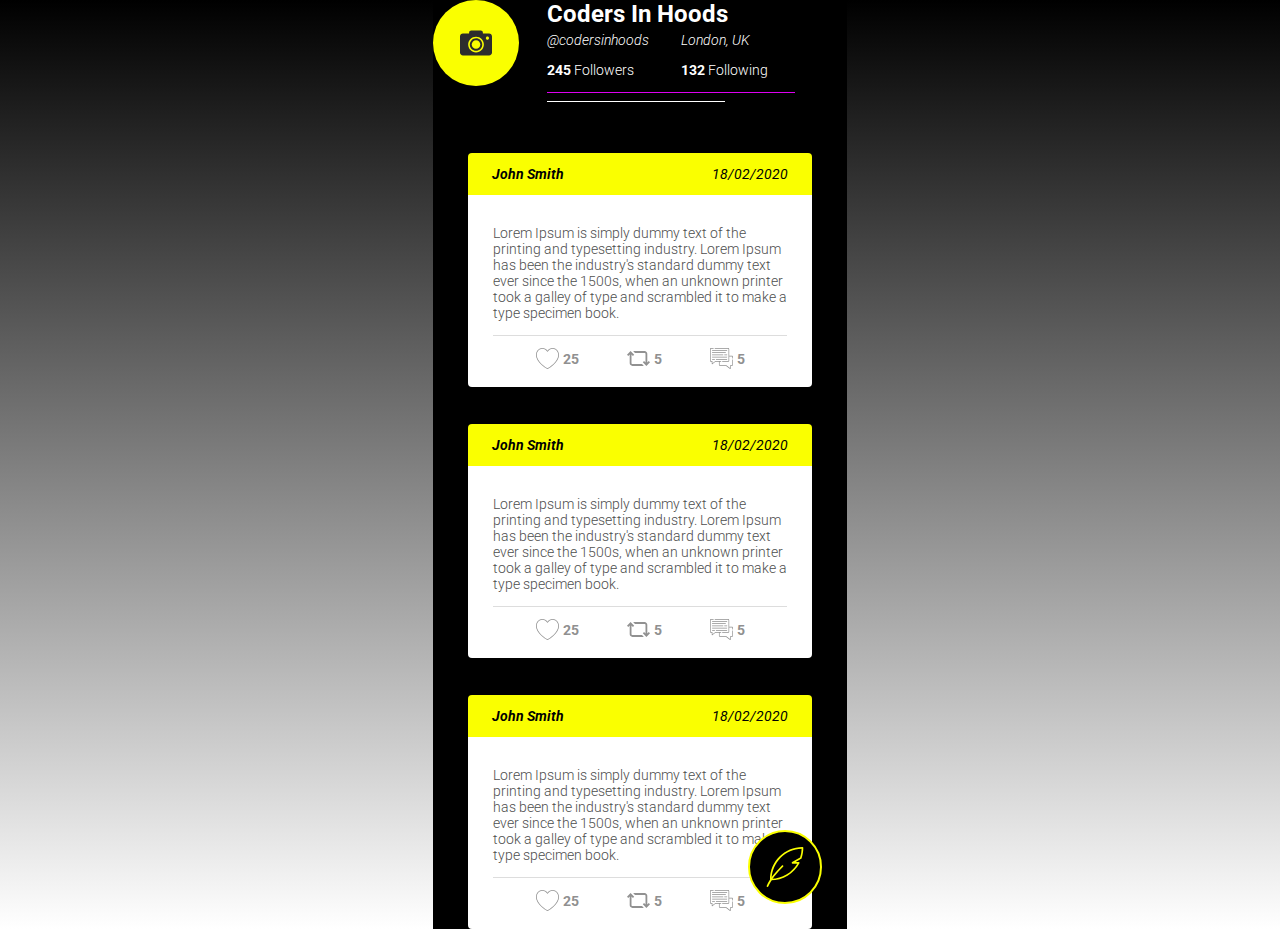
==== commit 29f7e9be: "add link to default page to create-tweet.html" ====
--- a/app/home.html
+++ b/app/home.html
@@ -370,7 +370,7 @@
             </div>
           </div>
         </div>
-        <button class="tweet-action">
+        <a href="tweet-page.html" class="tweet-action">
           <svg
             width="40"
             height="40"
@@ -387,7 +387,7 @@
               fill="#FAFF00"
             />
           </svg>
-        </button>
+        </a>
       </main>
     </div>
   </body>
--- a/app/css/styles.css
+++ b/app/css/styles.css
@@ -546,6 +546,9 @@
   bottom: 25px;
   right: 25px;
   cursor: pointer;
+  display: flex;
+  align-items: center;
+  justify-content: center;
   transition: background-color 0.3s, border-color 0.3s, transform 0.3s; }
   .tweet-action svg path {
     transition: fill 0.3s; }
